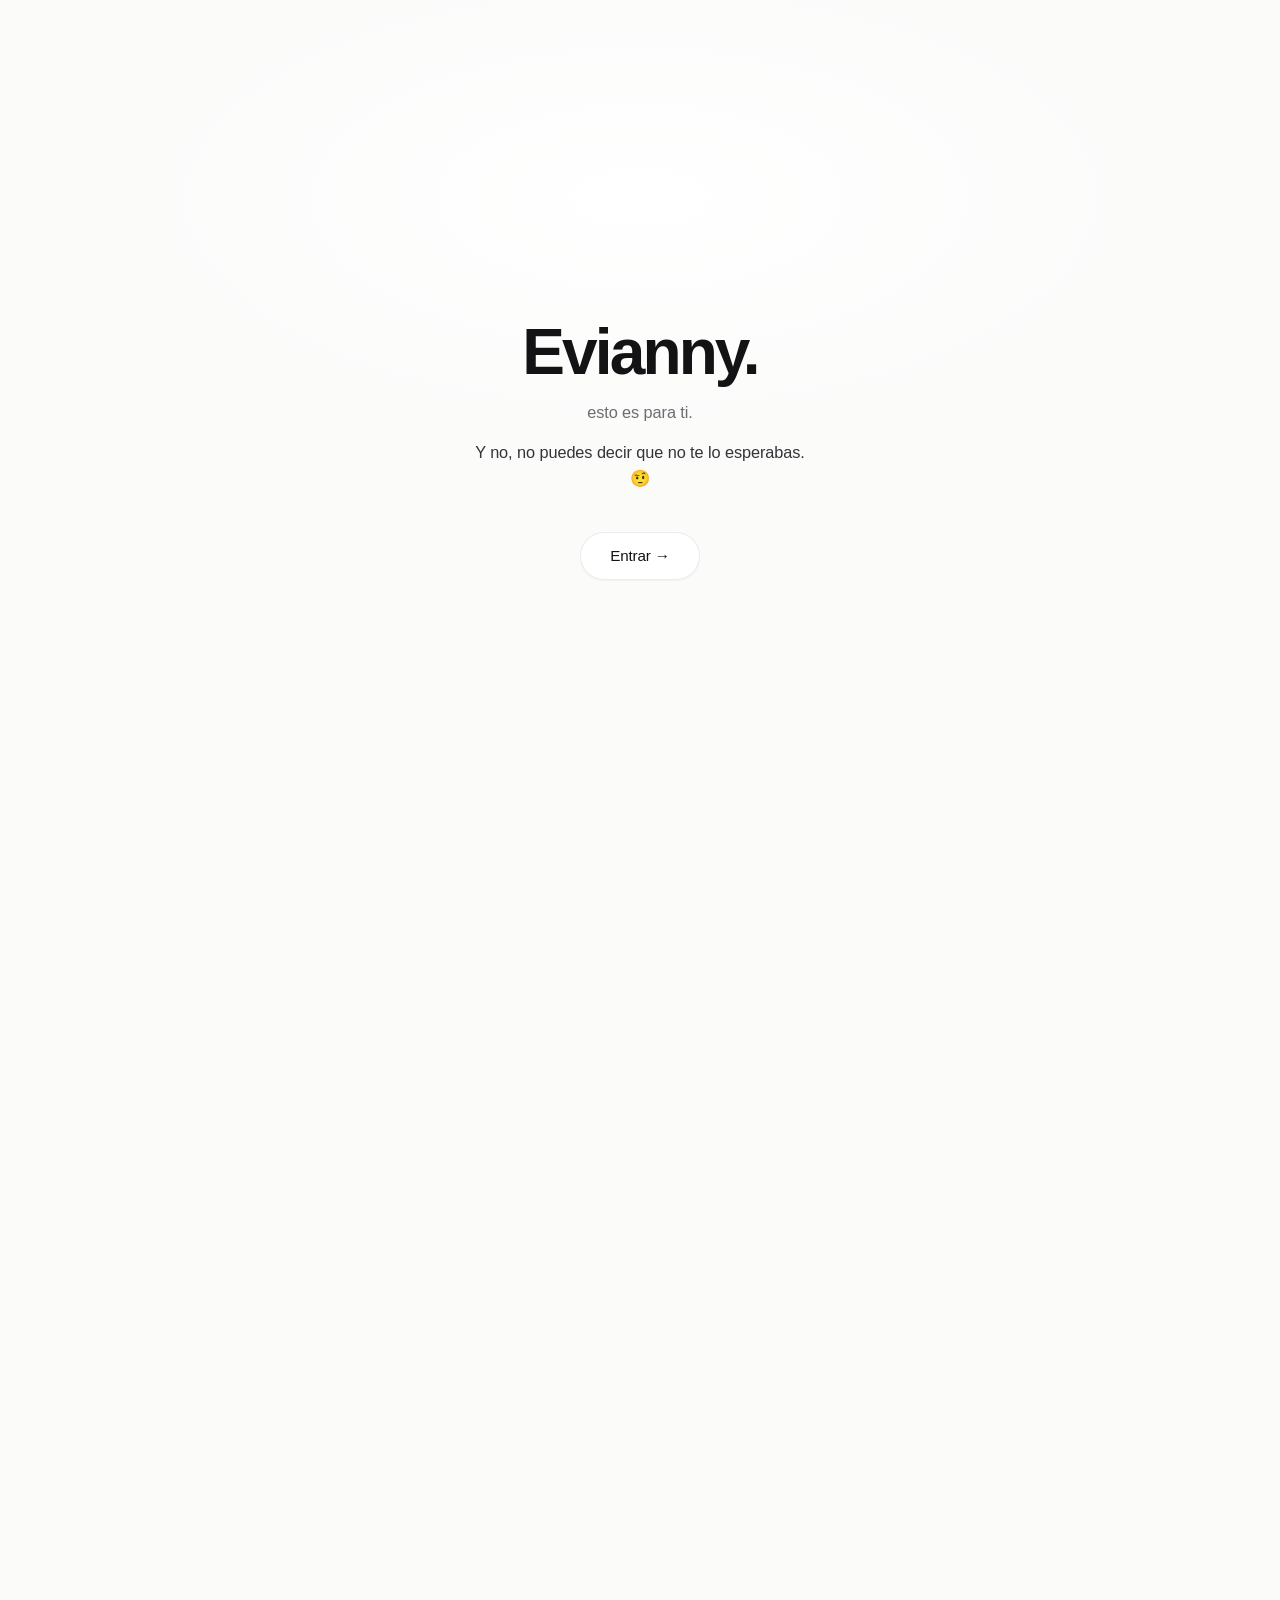
==== evianny/index.html @ 3ecc214e "Nueva experiencia: EVIANNY.EXE, un regalo digital para Evianny Ruta /evianny/. Primer directorio con" ====
<!DOCTYPE html>
<html lang="es">
<head>
<meta charset="UTF-8">
<meta name="viewport" content="width=device-width, initial-scale=1, viewport-fit=cover">
<meta name="theme-color" content="#FBFBFA">
<meta name="description" content="Un pequeño regalo digital para Evianny.">
<title>EVIANNY.EXE</title>
<link rel="stylesheet" href="estilos.css">
</head>
<body>

<div class="progreso" id="progreso" aria-hidden="true"></div>

<button class="musica" id="musica" type="button" aria-label="Reproducir música">
  ♪
  <span class="aviso">sin música aún</span>
</button>
<audio id="audio" src="cancion.mp3" loop preload="none"></audio>

<!-- ============ 01 · INTRO ============ -->
<section class="intro" id="intro">
  <h1 class="intro__nombre">Evianny.</h1>
  <p class="intro__linea intro__linea--1">esto es para ti.</p>
  <p class="intro__linea intro__linea--2">Y no, no puedes decir que no te lo esperabas. 🤨</p>
  <button class="btn" id="entrar" type="button">Entrar →</button>
</section>

<main class="cuerpo" id="cuerpo" aria-hidden="true">

  <!-- ============ 02 · MENSAJE INICIAL ============ -->
  <section class="seccion" id="s-apertura">
    <p class="eyebrow rev">Antes que nada…</p>
    <h2 class="titulo rev" id="tituloApertura" style="--i:1">
      Evi, hice esto porque a veces uno se acostumbra tanto a tener a ciertas personas cerca
      que se olvida de decirles cuánto las aprecia.
    </h2>
    <p class="cierre rev" style="--i:2">Y tú eres de esas personas.</p>
    <p class="rev" style="--i:3;margin-top:2.4rem">
      <button class="btn btn--fantasma" id="sigue" type="button">sigue ↓</button>
    </p>
  </section>

  <!-- ============ 03 · TÚ Y YO ============ -->
  <section class="seccion" id="s-tuyyo">
    <p class="eyebrow rev">01 · nosotros</p>
    <h2 class="titulo rev" style="--i:1">Tú y yo somos…</h2>
    <div class="nube" id="nube"></div>
    <p class="cierre rev">y, de alguna manera, funciona perfectamente.</p>
  </section>

  <!-- ============ 04 · COSAS QUE ME ENCANTAN ============ -->
  <section class="seccion" id="s-encantan">
    <p class="eyebrow rev">02 · tú</p>
    <h2 class="titulo rev" style="--i:1">Cosas que me encantan de ti.</h2>
    <p class="parrafo rev" style="--i:2">Toca cualquiera para ver por qué.</p>
    <div class="lista-tarjetas" id="encantan"></div>
  </section>

  <!-- ============ 05 · PRUEBAS ============ -->
  <section class="seccion" id="s-pruebas">
    <p class="eyebrow rev">03 · el expediente</p>
    <h2 class="titulo rev" style="--i:1">Pruebas de que esta amistad está fuera de control.</h2>
    <div class="linea-tiempo" id="hitos"></div>
    <p class="cierre rev">creo que ya no hay vuelta atrás.</p>
  </section>

  <!-- ============ 06 · EVIANNY.EXE ============ -->
  <section class="seccion" id="s-exe">
    <p class="eyebrow rev">04 · el sistema</p>
    <h2 class="titulo rev" style="--i:1">EVIANNY.EXE</h2>
    <p class="parrafo rev" style="--i:2">friendship system successfully installed.</p>

    <div class="exe" id="panelExe">
      <div class="exe__barra" aria-hidden="true">
        <span class="exe__punto"></span><span class="exe__punto"></span><span class="exe__punto"></span>
        <span class="exe__ruta">~/amistad/evianny.exe</span>
      </div>

      <div class="exe__panel">
        <div class="exe__estado">
          <span class="exe__clave">Status</span>
          <span class="exe__valor exe__valor--ok">ONLINE ✓</span>
        </div>
        <div class="exe__estado">
          <span class="exe__clave">Friendship level</span>
          <span class="exe__valor exe__valor--inf">∞</span>
        </div>

        <div id="medidores"></div>

        <div class="exe__consola">
          <div class="exe__salida" id="salidaExe" role="status" aria-live="polite"></div>
          <button class="btn" id="ejecutar" type="button">Ejecutar Evianny.exe</button>
        </div>
      </div>
    </div>
  </section>

  <!-- ============ 07 · KIT DE EMERGENCIA ============ -->
  <section class="seccion" id="s-kit">
    <p class="eyebrow rev">05 · emergencias</p>
    <h2 class="titulo rev" style="--i:1">Kit de emergencia para Evianny.</h2>
    <p class="parrafo rev" style="--i:2">abrir solamente cuando sea necesario.</p>
    <div class="kit" id="kit"></div>
  </section>

  <!-- ============ 08 · RECUERDOS ============ -->
  <section class="seccion" id="s-recuerdos">
    <p class="eyebrow rev">06 · lo pequeño</p>
    <h2 class="titulo rev" style="--i:1">Pequeñas cosas que terminan significando mucho.</h2>
    <div class="capsulas" id="recuerdos"></div>
  </section>

  <!-- ============ 09 · SECCIÓN OSCURA ============ -->
  <div class="oscura">
    <section class="seccion" id="s-especial">
      <p class="oscura__nombre rev">Evi…</p>
      <p class="rev" style="--i:1">Una última cosa.</p>
      <p class="rev" style="--i:3">No importa cuánto cambien nuestras vidas…</p>
      <p class="rev" style="--i:5">ni cuántas cosas pasen…</p>
      <p class="rev" style="--i:7">espero que siempre exista un lugar donde podamos volver a hablar
        como si no hubiera pasado el tiempo.</p>
      <p class="remate rev" style="--i:9">Porque amistades así no aparecen todos los días.</p>
    </section>
  </div>

  <!-- ============ 10 · MENSAJE FINAL ============ -->
  <section class="seccion seccion--holgada" id="s-final">
    <p class="eyebrow rev">07 · lo que te quería decir</p>
    <p class="parrafo rev" style="--i:1">Evi, no sé exactamente en qué momento te convertiste en una
      persona tan importante para mí, pero me alegra muchísimo que haya pasado.</p>
    <p class="parrafo rev" style="--i:2">Gracias por cada conversación, cada risa, cada consejo, cada
      estupidez y también por confiarme tantas cosas.</p>
    <p class="parrafo rev" style="--i:3">Me gusta saber que podemos hablar de cualquier tema, pasar de
      una conversación seria a estar riéndonos como dos idiotas en cuestión de segundos.</p>
    <p class="parrafo rev" style="--i:4">Espero que nuestra amistad siga creciendo, que sigamos haciendo
      recuerdos y que, sin importar cuánto cambien nuestras vidas, siempre podamos encontrarnos en ese
      mismo lugar donde podemos hablar de cualquier cosa.</p>

    <p class="final__grande rev" style="--i:5">Te quiero muchísimo, mi Evi. 🩶</p>

    <div class="final__beats">
      <p class="rev" style="--i:7">Y sí…</p>
      <p class="rev" style="--i:8">tienes suerte de tenerme.</p>
      <p class="rev" style="--i:9">no acepto reclamos. 🤣</p>
    </div>
  </section>

  <!-- ============ 11 · GUARDAR ============ -->
  <section class="seccion guardar" id="s-guardar">
    <button class="btn rev" id="guardar" type="button">Guardar esta amistad →</button>
  </section>

</main>

<!-- ============ TARJETA FINAL ============ -->
<div class="escena-tarjeta" id="escenaTarjeta" aria-hidden="true">
  <div class="tarjeta-final" role="dialog" aria-label="Tarjeta de amistad">
    <p class="tarjeta-final__marca">EVIANNY.EXE</p>
    <div class="tarjeta-final__regla"></div>
    <p class="tarjeta-final__clave">Friendship status</p>
    <p class="tarjeta-final__valor">∞ ACTIVE</p>
    <p class="tarjeta-final__frase">“Some people just become home.”</p>
    <p class="tarjeta-final__firma">— Tommy</p>
    <button class="btn btn--tenue" id="reiniciar" type="button">Volver a empezar</button>
  </div>
</div>

<script src="guion.js"></script>
</body>
</html>
---- evianny/estilos.css ----
/* ============================================================
   EVIANNY.EXE — sistema visual
   Blanco cálido, gris muy claro, negro suave, carbón y un azul
   frío como único acento. Mucho aire, esquinas suaves.
   ============================================================ */

:root{
  /* En iPhone esto resuelve a SF Pro; Inter si el sistema la tiene */
  --sans:-apple-system, BlinkMacSystemFont, "SF Pro Display", "SF Pro Text",
         Inter, "Geist", "Segoe UI", Roboto, Helvetica, Arial, sans-serif;
  --mono:ui-monospace, SFMono-Regular, "SF Mono", Menlo, Consolas, monospace;

  --blanco:#FBFBFA;
  --nieve:#FFFFFF;
  --gris-1:#F3F3F2;
  --gris-2:#E8E8E6;
  --negro:#131315;
  --carbon:#33333A;
  --texto:#6C6C73;
  --tenue:#9A9AA1;
  --acento:#6D8CA8;
  --acento-suave:#EDF2F6;
  --linea:rgba(19,19,21,.08);
  --linea-fuerte:rgba(19,19,21,.14);

  --col:34rem;
  --ease:cubic-bezier(.22,.68,.24,1);
  --resorte:cubic-bezier(.16,1.1,.3,1);

  --sombra-1:0 1px 2px rgba(19,19,21,.04);
  --sombra-2:0 1px 2px rgba(19,19,21,.04), 0 18px 40px -28px rgba(19,19,21,.35);
  --sombra-3:0 1px 2px rgba(19,19,21,.05), 0 30px 60px -32px rgba(19,19,21,.42);
}

*{margin:0;padding:0;box-sizing:border-box}
html{-webkit-text-size-adjust:100%;overflow-x:hidden;scroll-behavior:smooth}

body{
  background:var(--blanco);
  color:var(--negro);
  font-family:var(--sans);
  font-size:17px;
  line-height:1.6;
  letter-spacing:-.005em;
  -webkit-font-smoothing:antialiased;
  overflow-x:hidden;
}
body.bloqueado{overflow:hidden}

/* --------------------------- utilidades --------------------------- */

.seccion{
  position:relative;
  max-width:var(--col);
  margin:0 auto;
  padding:clamp(4.5rem,14vw,7rem) 1.5rem;
}
.seccion--holgada{padding-block:clamp(6rem,19vw,9rem)}

.eyebrow{
  font-size:.66rem;font-weight:600;
  letter-spacing:.26em;text-transform:uppercase;text-indent:.26em;
  color:var(--tenue);
  margin-bottom:1.4rem;
}
h2.titulo{
  font-size:clamp(1.55rem,6.4vw,2.05rem);
  font-weight:600;line-height:1.22;letter-spacing:-.028em;
  margin-bottom:1.1rem;
}
.parrafo{color:var(--texto);font-size:1.02rem;line-height:1.72}
.parrafo + .parrafo{margin-top:1.05rem}
.cierre{
  margin-top:2.2rem;font-size:1.02rem;color:var(--carbon);
  font-weight:500;letter-spacing:-.012em;
}

/* entrada por elemento, escalonada con --i */
.rev{
  opacity:0;transform:translate3d(0,18px,0);
  transition:opacity .85s var(--ease), transform .85s var(--ease);
  transition-delay:calc(var(--i,0) * 85ms);
}
.rev.on{opacity:1;transform:none}

/* --------------------------- botones --------------------------- */

.btn{
  display:inline-flex;align-items:center;justify-content:center;gap:.5em;
  min-height:48px;padding:.85rem 1.85rem;
  font-family:var(--sans);font-size:.95rem;font-weight:500;
  letter-spacing:-.01em;color:var(--negro);
  background:var(--nieve);
  border:1px solid var(--linea);border-radius:999px;
  cursor:pointer;-webkit-tap-highlight-color:transparent;
  box-shadow:var(--sombra-2);
  transition:transform .4s var(--resorte), box-shadow .4s var(--ease), background .3s var(--ease);
}
.btn:hover{box-shadow:var(--sombra-3);transform:translateY(-1px)}
.btn:active{transform:scale(.966)}
.btn:focus-visible{outline:2px solid var(--acento);outline-offset:3px}

.btn--fantasma{
  background:transparent;box-shadow:none;border-color:var(--linea-fuerte);
  color:var(--carbon);
}
.btn--fantasma:hover{background:var(--nieve);box-shadow:var(--sombra-1)}

.btn--tenue{
  background:none;border:0;box-shadow:none;
  min-height:44px;padding:.6rem 1rem;
  font-size:.7rem;font-weight:600;letter-spacing:.2em;
  text-transform:uppercase;text-indent:.2em;color:var(--tenue);
}
.btn--tenue:hover{color:var(--negro);transform:none;box-shadow:none}

/* --------------------------- barra de progreso --------------------------- */

.progreso{
  position:fixed;top:0;left:0;right:0;height:2px;z-index:40;
  background:var(--acento);
  transform:scaleX(0);transform-origin:0 50%;
  opacity:0;transition:opacity .5s var(--ease);
}
.entrado .progreso{opacity:.75}

/* --------------------------- música --------------------------- */

.musica{
  position:fixed;z-index:35;
  right:max(1.1rem, env(safe-area-inset-right));
  bottom:calc(1.1rem + env(safe-area-inset-bottom));
  width:46px;height:46px;border-radius:50%;
  display:grid;place-items:center;
  font-size:1rem;color:var(--carbon);
  background:rgba(255,255,255,.72);
  -webkit-backdrop-filter:blur(14px) saturate(1.5);
  backdrop-filter:blur(14px) saturate(1.5);
  border:1px solid var(--linea);box-shadow:var(--sombra-2);
  cursor:pointer;-webkit-tap-highlight-color:transparent;
  opacity:0;pointer-events:none;
  transition:opacity .6s var(--ease), transform .4s var(--resorte), color .3s var(--ease);
}
.entrado .musica{opacity:1;pointer-events:auto}
.musica:active{transform:scale(.92)}
.musica:focus-visible{outline:2px solid var(--acento);outline-offset:3px}
.musica.sonando{color:var(--acento)}
.musica.muda{opacity:.4}
.musica .aviso{
  position:absolute;right:0;bottom:calc(100% + .5rem);
  white-space:nowrap;font-size:.62rem;letter-spacing:.12em;text-transform:uppercase;
  color:var(--tenue);background:rgba(255,255,255,.9);
  border:1px solid var(--linea);border-radius:8px;padding:.35rem .55rem;
  opacity:0;transform:translateY(4px);pointer-events:none;
  transition:opacity .4s var(--ease), transform .4s var(--ease);
}
.musica.muda .aviso{opacity:1;transform:none}

/* --------------------------- 01 intro --------------------------- */

.intro{
  position:fixed;inset:0;z-index:50;
  display:flex;flex-direction:column;align-items:center;justify-content:center;
  gap:.9rem;text-align:center;
  padding:calc(env(safe-area-inset-top) + 2rem) 1.75rem calc(env(safe-area-inset-bottom) + 2rem);
  background:
    radial-gradient(62% 40% at 50% 22%, #FFFFFF 0%, rgba(255,255,255,0) 72%),
    var(--blanco);
  transition:opacity .9s var(--ease), transform .9s var(--ease);
}
.intro.fuera{opacity:0;transform:scale(1.03);pointer-events:none}

.intro__nombre{
  font-size:clamp(2.6rem,11vw,4rem);
  font-weight:600;letter-spacing:-.045em;line-height:1;
  opacity:0;filter:blur(10px);
  animation:enfocar 1.5s var(--ease) .25s forwards;
}
@keyframes enfocar{
  from{opacity:0;filter:blur(10px);transform:translate3d(0,10px,0)}
  to{opacity:1;filter:blur(0);transform:none}
}
.intro__linea{
  color:var(--texto);font-size:1.02rem;max-width:22rem;
  opacity:0;animation:asomar 1.1s var(--ease) forwards;
}
.intro__linea--1{animation-delay:1.25s}
.intro__linea--2{animation-delay:2.25s;color:var(--carbon)}
.intro .btn{margin-top:1.6rem;opacity:0;animation:asomar 1s var(--ease) 3.15s forwards}

@keyframes asomar{
  from{opacity:0;transform:translate3d(0,12px,0)}
  to{opacity:1;transform:none}
}

/* --------------------------- cuerpo --------------------------- */

.cuerpo{opacity:0;transition:opacity 1s var(--ease)}
.cuerpo.visible{opacity:1}

/* --------------------------- 03 tú y yo --------------------------- */

.nube{display:flex;flex-wrap:wrap;gap:.6rem;margin-top:1.9rem}
.pildora{
  padding:.62rem 1.05rem;
  background:var(--nieve);border:1px solid var(--linea);border-radius:14px;
  font-size:.97rem;font-weight:450;letter-spacing:-.012em;
  box-shadow:var(--sombra-1);
  transform-origin:50% 100%;
}
.pildora.rev{transform:translate3d(0,16px,0) rotate(var(--giro,0deg)) scale(.96)}
.pildora.rev.on{transform:rotate(var(--giro,0deg))}
.pildora--fuerte{background:var(--negro);color:var(--nieve);border-color:var(--negro)}
.pildora--acento{background:var(--acento-suave);border-color:#DCE6EE;color:#3E5A73}

/* --------------------------- 04 cosas que me encantan --------------------------- */

.lista-tarjetas{display:grid;gap:.7rem;margin-top:1.9rem}
.tarjeta{
  background:var(--nieve);border:1px solid var(--linea);border-radius:18px;
  box-shadow:var(--sombra-1);overflow:hidden;
  transition:box-shadow .45s var(--ease), transform .45s var(--ease), border-color .45s var(--ease);
}
.tarjeta:hover{box-shadow:var(--sombra-2)}
.tarjeta.abierta{box-shadow:var(--sombra-2);border-color:var(--linea-fuerte)}
.tarjeta__btn{
  width:100%;min-height:60px;
  display:flex;align-items:center;gap:1rem;
  padding:1.15rem 1.25rem;
  background:none;border:0;cursor:pointer;text-align:left;
  font-family:var(--sans);font-size:1.01rem;font-weight:500;
  letter-spacing:-.015em;color:var(--negro);
  -webkit-tap-highlight-color:transparent;
}
.tarjeta__btn:focus-visible{outline:2px solid var(--acento);outline-offset:-3px;border-radius:18px}
.tarjeta__txt{flex:1}
.tarjeta__mas{
  flex:none;width:22px;height:22px;position:relative;color:var(--tenue);
  transition:transform .5s var(--resorte), color .4s var(--ease);
}
.tarjeta__mas::before,.tarjeta__mas::after{
  content:"";position:absolute;inset:50% 3px auto 3px;height:1.5px;
  background:currentColor;border-radius:2px;transform:translateY(-50%);
}
.tarjeta__mas::after{transform:translateY(-50%) rotate(90deg);transition:transform .5s var(--resorte)}
.tarjeta.abierta .tarjeta__mas{color:var(--acento);transform:rotate(90deg)}
.tarjeta.abierta .tarjeta__mas::after{transform:translateY(-50%) rotate(0deg)}

.tarjeta__cuerpo{
  max-height:0;overflow:hidden;
  transition:max-height .55s var(--ease);
}
.tarjeta__interior{
  padding:0 1.25rem 1.3rem;
  color:var(--texto);font-size:.96rem;line-height:1.68;
  opacity:0;transform:translate3d(0,-6px,0);
  transition:opacity .45s var(--ease) .08s, transform .45s var(--ease) .08s;
}
.tarjeta.abierta .tarjeta__interior{opacity:1;transform:none}

/* --------------------------- 05 timeline --------------------------- */

.linea-tiempo{position:relative;margin-top:2.2rem;padding-left:2.5rem}
.linea-tiempo::before{
  content:"";position:absolute;left:7px;top:6px;bottom:6px;width:1px;
  background:linear-gradient(var(--gris-2), var(--linea-fuerte), var(--gris-2));
  transform:scaleY(0);transform-origin:50% 0;
  transition:transform 1.6s var(--ease) .2s;
}
.linea-tiempo.on::before{transform:scaleY(1)}
.hito{position:relative;padding-bottom:1.8rem}
.hito:last-child{padding-bottom:0}
.hito::before{
  content:"";position:absolute;left:-2.5rem;top:.62rem;
  width:15px;height:15px;border-radius:50%;
  background:var(--nieve);border:1.5px solid var(--gris-2);
  transform:scale(.4);opacity:0;
  transition:transform .6s var(--resorte), opacity .5s var(--ease), border-color .5s var(--ease);
  transition-delay:calc(var(--i,0) * 130ms + 250ms);
}
.hito.on::before{transform:scale(1);opacity:1;border-color:var(--acento)}
.hito__num{
  font-family:var(--mono);font-size:.68rem;font-weight:500;
  letter-spacing:.14em;color:var(--tenue);display:block;margin-bottom:.15rem;
}
.hito__txt{font-size:1rem;line-height:1.6;color:var(--carbon)}
.hito.rev{transition-delay:calc(var(--i,0) * 130ms)}

/* --------------------------- 06 evianny.exe --------------------------- */

.exe{
  margin-top:1.9rem;
  background:var(--nieve);border:1px solid var(--linea);border-radius:20px;
  box-shadow:var(--sombra-2);overflow:hidden;
}
.exe__barra{
  display:flex;align-items:center;gap:.45rem;
  padding:.85rem 1.1rem;border-bottom:1px solid var(--linea);
  background:var(--gris-1);
}
.exe__punto{width:9px;height:9px;border-radius:50%;background:var(--gris-2)}
.exe__punto:nth-child(2){background:#E2E2DF}
.exe__punto:nth-child(3){background:#DCDCD9}
.exe__ruta{
  margin-left:.5rem;font-family:var(--mono);font-size:.68rem;
  letter-spacing:.06em;color:var(--tenue);
}
.exe__panel{padding:1.5rem 1.25rem 1.35rem}

.exe__estado{
  display:flex;align-items:baseline;justify-content:space-between;gap:1rem;
  padding-bottom:1.1rem;margin-bottom:1.2rem;border-bottom:1px solid var(--linea);
}
.exe__clave{font-family:var(--mono);font-size:.7rem;letter-spacing:.12em;text-transform:uppercase;color:var(--tenue)}
.exe__valor{font-family:var(--mono);font-size:.88rem;font-weight:500;color:var(--negro)}
.exe__valor--ok{color:#4E7A5C}
.exe__valor--inf{font-size:1.15rem;line-height:1}

.medidor + .medidor{margin-top:.95rem}
.medidor__fila{display:flex;justify-content:space-between;align-items:baseline;margin-bottom:.42rem}
.medidor__nom{font-size:.9rem;color:var(--carbon);letter-spacing:-.01em}
.medidor__pct{font-family:var(--mono);font-size:.68rem;color:var(--tenue)}
.medidor__riel{height:6px;border-radius:99px;background:var(--gris-1);overflow:hidden}
.medidor__relleno{
  height:100%;border-radius:99px;background:var(--carbon);
  transform:scaleX(0);transform-origin:0 50%;
  transition:transform 1.15s var(--ease);
  transition-delay:calc(var(--i,0) * 110ms + 200ms);
}
.medidor__relleno--tope{background:var(--acento)}
.exe.on .medidor__relleno{transform:scaleX(var(--v))}

.exe__consola{
  margin-top:1.5rem;padding-top:1.2rem;border-top:1px solid var(--linea);
}
.exe__salida{
  font-family:var(--mono);font-size:.78rem;line-height:1.85;color:var(--carbon);
  min-height:3.2rem;margin-bottom:1.1rem;
  word-break:break-word;
}
.exe__salida p{opacity:0;animation:asomar .5s var(--ease) forwards}
.exe__salida .prompt{color:var(--tenue)}
.exe__salida .cursor{
  display:inline-block;width:7px;height:1em;vertical-align:-.14em;
  background:var(--acento);margin-left:.2em;
  animation:parpadeo 1.15s steps(1) infinite;
}
@keyframes parpadeo{0%,49%{opacity:1}50%,100%{opacity:0}}
.exe .btn{width:100%}

/* --------------------------- 07 kit de emergencia --------------------------- */

.kit{display:grid;gap:.7rem;margin-top:1.9rem}
.kit__item{
  background:var(--nieve);border:1px solid var(--linea);border-radius:18px;
  box-shadow:var(--sombra-1);overflow:hidden;
  transition:box-shadow .45s var(--ease), border-color .45s var(--ease);
}
.kit__item.abierta{box-shadow:var(--sombra-2);border-color:var(--linea-fuerte)}
.kit__btn{
  width:100%;min-height:64px;
  display:flex;align-items:center;gap:.9rem;
  padding:1.25rem;background:none;border:0;cursor:pointer;text-align:left;
  font-family:var(--sans);font-size:1.02rem;font-weight:500;letter-spacing:-.015em;
  color:var(--negro);-webkit-tap-highlight-color:transparent;
}
.kit__btn:focus-visible{outline:2px solid var(--acento);outline-offset:-3px;border-radius:18px}
.kit__ico{
  flex:none;width:32px;height:32px;border-radius:10px;
  display:grid;place-items:center;
  background:var(--gris-1);color:var(--tenue);
  font-family:var(--mono);font-size:.72rem;font-weight:600;
  transition:background .45s var(--ease), color .45s var(--ease);
}
.kit__item.abierta .kit__ico{background:var(--acento-suave);color:var(--acento)}
.kit__txt{flex:1}
.kit__cuerpo{max-height:0;overflow:hidden;transition:max-height .6s var(--ease)}
.kit__interior{padding:0 1.25rem 1.4rem}
.kit__interior p{
  color:var(--texto);font-size:.98rem;line-height:1.66;
  opacity:0;transform:translate3d(0,8px,0);
  transition:opacity .5s var(--ease), transform .5s var(--ease);
}
.kit__interior p + p{margin-top:.5rem}
.kit__item.abierta .kit__interior p{opacity:1;transform:none}
.kit__item.abierta .kit__interior p:nth-child(1){transition-delay:.1s}
.kit__item.abierta .kit__interior p:nth-child(2){transition-delay:.22s}
.kit__item.abierta .kit__interior p:nth-child(3){transition-delay:.34s}
.kit__item.abierta .kit__interior p:nth-child(4){transition-delay:.46s}
.kit__interior p:first-child{color:var(--negro);font-weight:500}

/* --------------------------- 08 recuerdos --------------------------- */

.capsulas{display:grid;gap:.6rem;margin-top:1.9rem}
@media (min-width:32rem){.capsulas{grid-template-columns:1fr 1fr}}
.capsula{
  padding:1rem 1.15rem;border-radius:15px;
  background:var(--nieve);border:1px solid var(--linea);
  font-size:.95rem;line-height:1.5;color:var(--carbon);letter-spacing:-.012em;
  box-shadow:var(--sombra-1);
}
.capsula--ultima{
  background:var(--negro);color:var(--nieve);border-color:var(--negro);
  font-weight:500;
}

/* --------------------------- 09 sección oscura --------------------------- */

.oscura{
  background:var(--negro);color:#EDEDEF;
  border-radius:26px;
  margin:0 auto;max-width:calc(var(--col) + 3rem);
}
.oscura .seccion{padding-block:clamp(5.5rem,18vw,8rem)}
.oscura__nombre{
  font-size:clamp(1.7rem,7vw,2.2rem);font-weight:600;
  letter-spacing:-.03em;margin-bottom:2.4rem;
}
.oscura p{
  color:#A6A6AE;font-size:1.05rem;line-height:1.72;
}
.oscura p + p{margin-top:1.15rem}
.oscura .remate{
  margin-top:2.4rem;color:#FFFFFF;font-size:1.12rem;
  font-weight:500;letter-spacing:-.018em;line-height:1.5;
}

/* --------------------------- 10 mensaje final --------------------------- */

.final__grande{
  margin-top:2.8rem;
  font-size:clamp(1.5rem,6.6vw,2.05rem);
  font-weight:600;letter-spacing:-.03em;line-height:1.28;
}
.final__beats{margin-top:2.6rem}
.final__beats p{
  font-size:1.05rem;color:var(--carbon);letter-spacing:-.015em;
}
.final__beats p + p{margin-top:.45rem}
.final__beats p:last-child{color:var(--tenue)}

/* --------------------------- 11 tarjeta final --------------------------- */

.guardar{text-align:center;padding-bottom:calc(6rem + env(safe-area-inset-bottom))}

.escena-tarjeta{
  position:fixed;inset:0;z-index:60;
  display:flex;align-items:center;justify-content:center;
  padding:calc(env(safe-area-inset-top) + 1.5rem) 1.5rem calc(env(safe-area-inset-bottom) + 1.5rem);
  background:
    radial-gradient(70% 46% at 50% 30%, #FFFFFF 0%, rgba(255,255,255,0) 70%),
    var(--blanco);
  opacity:0;pointer-events:none;
  transition:opacity .75s var(--ease);
}
.escena-tarjeta.abierta{opacity:1;pointer-events:auto}

.mota{
  position:absolute;width:3px;height:3px;border-radius:50%;
  background:var(--acento);opacity:0;
  animation:flotar var(--dur) ease-out var(--ret) infinite;
}
@keyframes flotar{
  0%{opacity:0;transform:translate3d(0,0,0) scale(.4)}
  16%{opacity:.5}
  75%{opacity:.2}
  100%{opacity:0;transform:translate3d(var(--sx),-170px,0) scale(.15)}
}

.tarjeta-final{
  position:relative;z-index:2;
  width:100%;max-width:21rem;
  padding:2.6rem 1.9rem 2.2rem;
  text-align:center;border-radius:24px;
  background:rgba(255,255,255,.76);
  -webkit-backdrop-filter:blur(20px) saturate(1.6);
  backdrop-filter:blur(20px) saturate(1.6);
  border:1px solid var(--linea);
  box-shadow:var(--sombra-3);
  transform:scale(.94) translateY(14px);filter:blur(8px);
  transition:transform .95s var(--resorte) .12s, filter .8s var(--ease) .12s;
}
.escena-tarjeta.abierta .tarjeta-final{transform:none;filter:blur(0)}

.tarjeta-final__marca{
  font-family:var(--mono);font-size:.9rem;font-weight:600;
  letter-spacing:.16em;color:var(--negro);
}
.tarjeta-final__regla{height:1px;background:var(--linea);margin:1.5rem 0}
.tarjeta-final__clave{
  font-family:var(--mono);font-size:.62rem;letter-spacing:.24em;
  text-transform:uppercase;color:var(--tenue);
}
.tarjeta-final__valor{
  margin-top:.5rem;font-family:var(--mono);font-size:1.32rem;
  font-weight:500;color:var(--acento);letter-spacing:.06em;
}
.tarjeta-final__frase{
  margin-top:1.8rem;font-size:1.02rem;line-height:1.55;
  color:var(--carbon);letter-spacing:-.015em;
}
.tarjeta-final__firma{
  margin-top:1rem;font-size:.85rem;color:var(--tenue);letter-spacing:.02em;
}
.escena-tarjeta .btn--tenue{margin-top:2rem}

/* --------------------------- movimiento reducido --------------------------- */

@media (prefers-reduced-motion: reduce){
  html{scroll-behavior:auto}
  *,*::before,*::after{
    animation-duration:.01ms !important;animation-iteration-count:1 !important;
    animation-delay:0s !important;
    transition-duration:.01ms !important;transition-delay:0s !important;
  }
  .rev{opacity:1;transform:none}
  .intro__nombre,.intro__linea,.intro .btn{opacity:1;filter:none;transform:none}
  .linea-tiempo::before{transform:scaleY(1)}
  .hito::before{transform:scale(1);opacity:1}
  .exe .medidor__relleno{transform:scaleX(var(--v))}
  .tarjeta-final{filter:none}
  .mota{display:none}
}
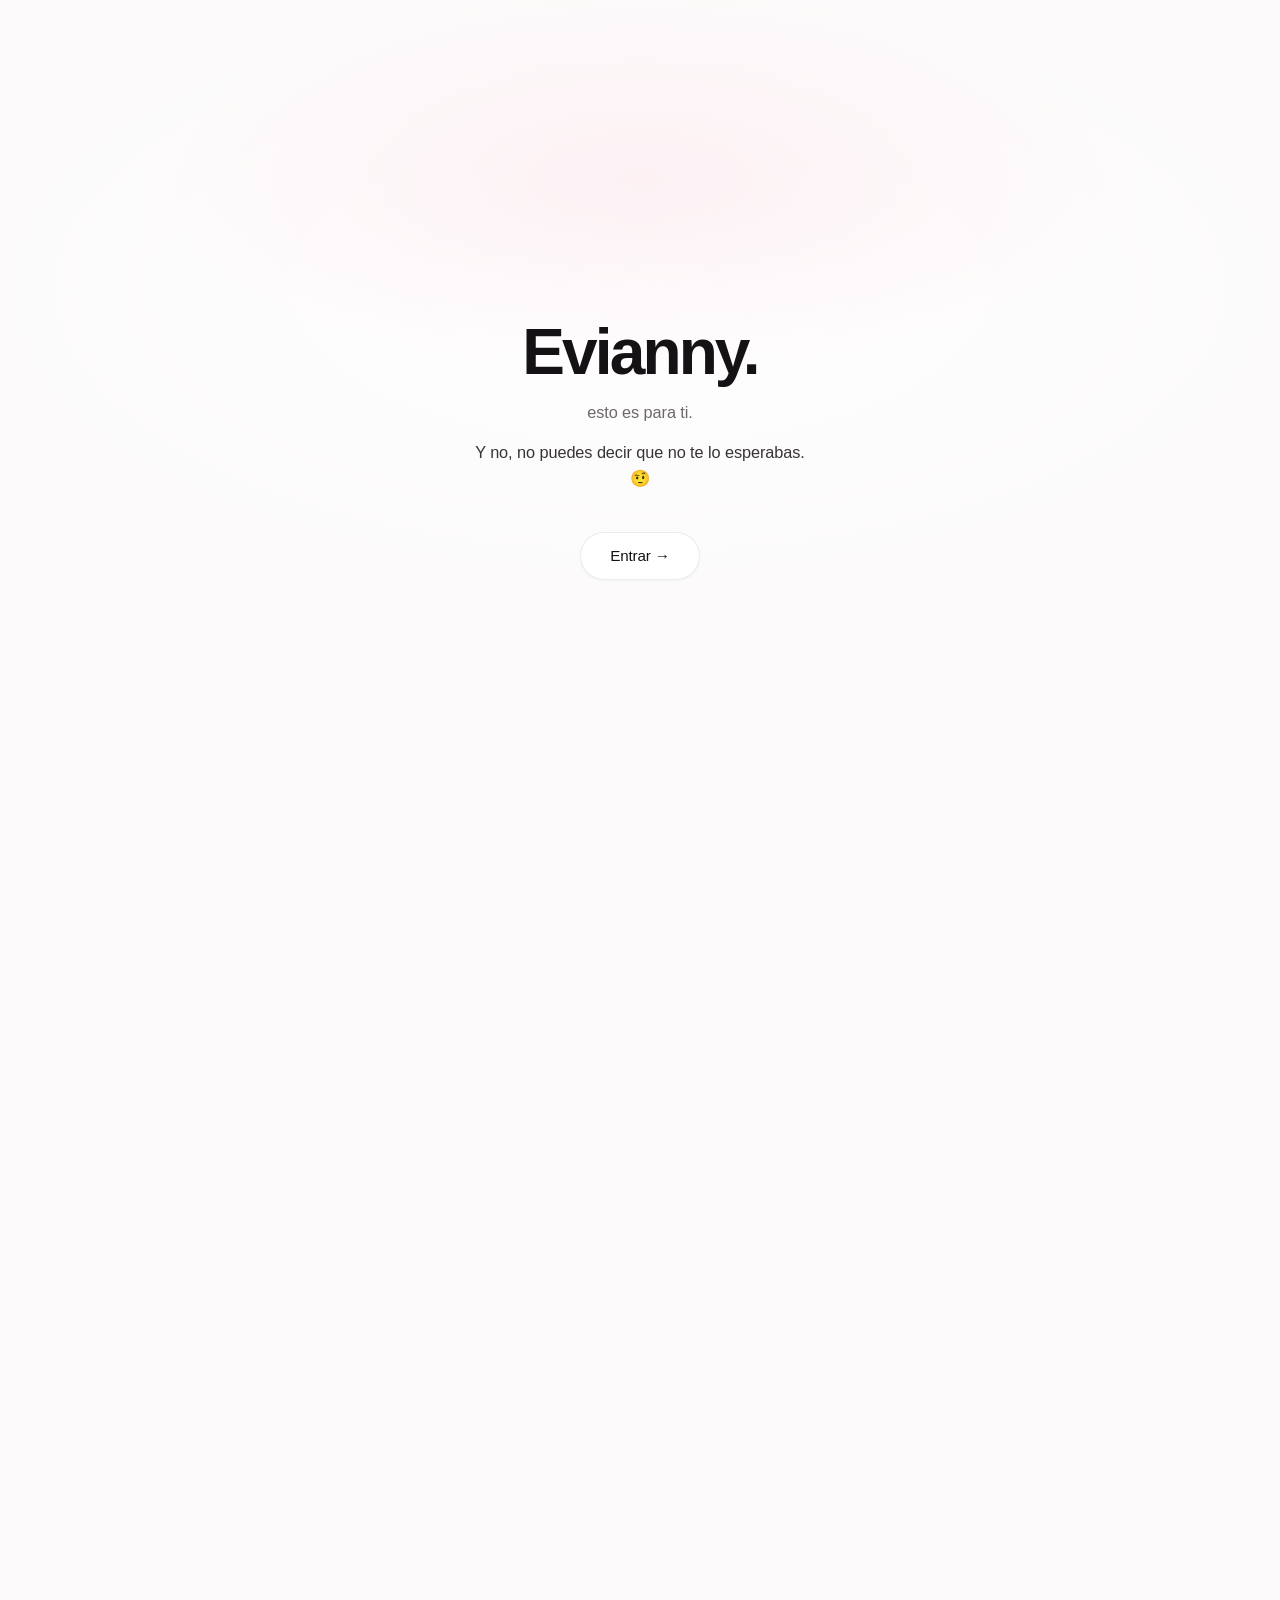
==== commit af7e6cac: "Evianny: todo en espanol, mas corta, acento rosa y sin musica - Traducidos los rotulos que quedaban " ====
--- a/evianny/index.html
+++ b/evianny/index.html
@@ -11,12 +11,6 @@
 <body>
 
 <div class="progreso" id="progreso" aria-hidden="true"></div>
-
-<button class="musica" id="musica" type="button" aria-label="Reproducir música">
-  ♪
-  <span class="aviso">sin música aún</span>
-</button>
-<audio id="audio" src="cancion.mp3" loop preload="none"></audio>
 
 <!-- ============ 01 · INTRO ============ -->
 <section class="intro" id="intro">
@@ -69,7 +63,7 @@
   <section class="seccion" id="s-exe">
     <p class="eyebrow rev">04 · el sistema</p>
     <h2 class="titulo rev" style="--i:1">EVIANNY.EXE</h2>
-    <p class="parrafo rev" style="--i:2">friendship system successfully installed.</p>
+    <p class="parrafo rev" style="--i:2">sistema de amistad instalado correctamente.</p>
 
     <div class="exe" id="panelExe">
       <div class="exe__barra" aria-hidden="true">
@@ -79,11 +73,11 @@
 
       <div class="exe__panel">
         <div class="exe__estado">
-          <span class="exe__clave">Status</span>
-          <span class="exe__valor exe__valor--ok">ONLINE ✓</span>
+          <span class="exe__clave">Estado</span>
+          <span class="exe__valor exe__valor--ok">EN LÍNEA ✓</span>
         </div>
         <div class="exe__estado">
-          <span class="exe__clave">Friendship level</span>
+          <span class="exe__clave">Nivel de amistad</span>
           <span class="exe__valor exe__valor--inf">∞</span>
         </div>
 
@@ -117,33 +111,29 @@
     <section class="seccion" id="s-especial">
       <p class="oscura__nombre rev">Evi…</p>
       <p class="rev" style="--i:1">Una última cosa.</p>
-      <p class="rev" style="--i:3">No importa cuánto cambien nuestras vidas…</p>
-      <p class="rev" style="--i:5">ni cuántas cosas pasen…</p>
-      <p class="rev" style="--i:7">espero que siempre exista un lugar donde podamos volver a hablar
+      <p class="rev" style="--i:3">Pase lo que pase y cambie lo que cambie…</p>
+      <p class="rev" style="--i:5">espero que siempre haya un lugar donde podamos hablar
         como si no hubiera pasado el tiempo.</p>
-      <p class="remate rev" style="--i:9">Porque amistades así no aparecen todos los días.</p>
+      <p class="remate rev" style="--i:7">Porque amistades así no aparecen todos los días.</p>
     </section>
   </div>
 
   <!-- ============ 10 · MENSAJE FINAL ============ -->
   <section class="seccion seccion--holgada" id="s-final">
     <p class="eyebrow rev">07 · lo que te quería decir</p>
-    <p class="parrafo rev" style="--i:1">Evi, no sé exactamente en qué momento te convertiste en una
-      persona tan importante para mí, pero me alegra muchísimo que haya pasado.</p>
-    <p class="parrafo rev" style="--i:2">Gracias por cada conversación, cada risa, cada consejo, cada
-      estupidez y también por confiarme tantas cosas.</p>
-    <p class="parrafo rev" style="--i:3">Me gusta saber que podemos hablar de cualquier tema, pasar de
-      una conversación seria a estar riéndonos como dos idiotas en cuestión de segundos.</p>
-    <p class="parrafo rev" style="--i:4">Espero que nuestra amistad siga creciendo, que sigamos haciendo
-      recuerdos y que, sin importar cuánto cambien nuestras vidas, siempre podamos encontrarnos en ese
-      mismo lugar donde podemos hablar de cualquier cosa.</p>
+    <p class="parrafo rev" style="--i:1">Evi, no sé en qué momento te volviste una persona tan
+      importante para mí, pero me alegra muchísimo que haya pasado.</p>
+    <p class="parrafo rev" style="--i:2">Gracias por cada conversación, cada risa, cada consejo y cada
+      estupidez. Y por confiarme tantas cosas.</p>
+    <p class="parrafo rev" style="--i:3">Espero que sigamos así: hablando de lo que sea y pasando de lo
+      serio a la risa en segundos.</p>
 
-    <p class="final__grande rev" style="--i:5">Te quiero muchísimo, mi Evi. 🩶</p>
+    <p class="final__grande rev" style="--i:4">Te quiero muchísimo, mi Evi. 🩶</p>
 
     <div class="final__beats">
-      <p class="rev" style="--i:7">Y sí…</p>
-      <p class="rev" style="--i:8">tienes suerte de tenerme.</p>
-      <p class="rev" style="--i:9">no acepto reclamos. 🤣</p>
+      <p class="rev" style="--i:6">Y sí…</p>
+      <p class="rev" style="--i:7">tienes suerte de tenerme.</p>
+      <p class="rev" style="--i:8">no acepto reclamos. 🤣</p>
     </div>
   </section>
 
@@ -159,9 +149,9 @@
   <div class="tarjeta-final" role="dialog" aria-label="Tarjeta de amistad">
     <p class="tarjeta-final__marca">EVIANNY.EXE</p>
     <div class="tarjeta-final__regla"></div>
-    <p class="tarjeta-final__clave">Friendship status</p>
-    <p class="tarjeta-final__valor">∞ ACTIVE</p>
-    <p class="tarjeta-final__frase">“Some people just become home.”</p>
+    <p class="tarjeta-final__clave">Estado de la amistad</p>
+    <p class="tarjeta-final__valor">∞ ACTIVA</p>
+    <p class="tarjeta-final__frase">“Hay personas que simplemente se vuelven casa.”</p>
     <p class="tarjeta-final__firma">— Tommy</p>
     <button class="btn btn--tenue" id="reiniciar" type="button">Volver a empezar</button>
   </div>
--- a/evianny/estilos.css
+++ b/evianny/estilos.css
@@ -10,16 +10,20 @@
          Inter, "Geist", "Segoe UI", Roboto, Helvetica, Arial, sans-serif;
   --mono:ui-monospace, SFMono-Regular, "SF Mono", Menlo, Consolas, monospace;
 
-  --blanco:#FBFBFA;
+  --blanco:#FCFAFA;
   --nieve:#FFFFFF;
-  --gris-1:#F3F3F2;
-  --gris-2:#E8E8E6;
-  --negro:#131315;
-  --carbon:#33333A;
-  --texto:#6C6C73;
-  --tenue:#9A9AA1;
-  --acento:#6D8CA8;
-  --acento-suave:#EDF2F6;
+  --gris-1:#F5F2F2;
+  --gris-2:#EAE5E6;
+  --negro:#141214;
+  --carbon:#373336;
+  --texto:#6E686C;
+  --tenue:#9D959A;
+  /* rosa cálido como acento principal: es su página */
+  --acento:#C0798F;
+  --acento-suave:#FBF1F3;
+  --acento-borde:#F0DCE1;
+  /* el azul frío sobrevive solo en el marco del panel "sistema" */
+  --frio:#7E96AC;
   --linea:rgba(19,19,21,.08);
   --linea-fuerte:rgba(19,19,21,.14);
 
@@ -36,7 +40,11 @@
 html{-webkit-text-size-adjust:100%;overflow-x:hidden;scroll-behavior:smooth}
 
 body{
-  background:var(--blanco);
+  background:
+    radial-gradient(58% 32% at 88% 4%, #FDF3F5 0%, rgba(253,243,245,0) 68%),
+    radial-gradient(52% 30% at 6% 34%, #F7F1F4 0%, rgba(247,241,244,0) 70%),
+    var(--blanco);
+  background-attachment:fixed;
   color:var(--negro);
   font-family:var(--sans);
   font-size:17px;
@@ -53,9 +61,9 @@
   position:relative;
   max-width:var(--col);
   margin:0 auto;
-  padding:clamp(4.5rem,14vw,7rem) 1.5rem;
-}
-.seccion--holgada{padding-block:clamp(6rem,19vw,9rem)}
+  padding:clamp(3rem,9vw,4.6rem) 1.5rem;
+}
+.seccion--holgada{padding-block:clamp(4rem,12vw,6rem)}
 
 .eyebrow{
   font-size:.66rem;font-weight:600;
@@ -124,38 +132,6 @@
 }
 .entrado .progreso{opacity:.75}
 
-/* --------------------------- música --------------------------- */
-
-.musica{
-  position:fixed;z-index:35;
-  right:max(1.1rem, env(safe-area-inset-right));
-  bottom:calc(1.1rem + env(safe-area-inset-bottom));
-  width:46px;height:46px;border-radius:50%;
-  display:grid;place-items:center;
-  font-size:1rem;color:var(--carbon);
-  background:rgba(255,255,255,.72);
-  -webkit-backdrop-filter:blur(14px) saturate(1.5);
-  backdrop-filter:blur(14px) saturate(1.5);
-  border:1px solid var(--linea);box-shadow:var(--sombra-2);
-  cursor:pointer;-webkit-tap-highlight-color:transparent;
-  opacity:0;pointer-events:none;
-  transition:opacity .6s var(--ease), transform .4s var(--resorte), color .3s var(--ease);
-}
-.entrado .musica{opacity:1;pointer-events:auto}
-.musica:active{transform:scale(.92)}
-.musica:focus-visible{outline:2px solid var(--acento);outline-offset:3px}
-.musica.sonando{color:var(--acento)}
-.musica.muda{opacity:.4}
-.musica .aviso{
-  position:absolute;right:0;bottom:calc(100% + .5rem);
-  white-space:nowrap;font-size:.62rem;letter-spacing:.12em;text-transform:uppercase;
-  color:var(--tenue);background:rgba(255,255,255,.9);
-  border:1px solid var(--linea);border-radius:8px;padding:.35rem .55rem;
-  opacity:0;transform:translateY(4px);pointer-events:none;
-  transition:opacity .4s var(--ease), transform .4s var(--ease);
-}
-.musica.muda .aviso{opacity:1;transform:none}
-
 /* --------------------------- 01 intro --------------------------- */
 
 .intro{
@@ -164,7 +140,8 @@
   gap:.9rem;text-align:center;
   padding:calc(env(safe-area-inset-top) + 2rem) 1.75rem calc(env(safe-area-inset-bottom) + 2rem);
   background:
-    radial-gradient(62% 40% at 50% 22%, #FFFFFF 0%, rgba(255,255,255,0) 72%),
+    radial-gradient(56% 32% at 50% 20%, #FDF1F4 0%, rgba(253,241,244,0) 70%),
+    radial-gradient(72% 46% at 50% 32%, #FFFFFF 0%, rgba(255,255,255,0) 76%),
     var(--blanco);
   transition:opacity .9s var(--ease), transform .9s var(--ease);
 }
@@ -174,7 +151,7 @@
   font-size:clamp(2.6rem,11vw,4rem);
   font-weight:600;letter-spacing:-.045em;line-height:1;
   opacity:0;filter:blur(10px);
-  animation:enfocar 1.5s var(--ease) .25s forwards;
+  animation:enfocar 1.3s var(--ease) .2s forwards;
 }
 @keyframes enfocar{
   from{opacity:0;filter:blur(10px);transform:translate3d(0,10px,0)}
@@ -184,9 +161,9 @@
   color:var(--texto);font-size:1.02rem;max-width:22rem;
   opacity:0;animation:asomar 1.1s var(--ease) forwards;
 }
-.intro__linea--1{animation-delay:1.25s}
-.intro__linea--2{animation-delay:2.25s;color:var(--carbon)}
-.intro .btn{margin-top:1.6rem;opacity:0;animation:asomar 1s var(--ease) 3.15s forwards}
+.intro__linea--1{animation-delay:.9s}
+.intro__linea--2{animation-delay:1.7s;color:var(--carbon)}
+.intro .btn{margin-top:1.6rem;opacity:0;animation:asomar .9s var(--ease) 2.4s forwards}
 
 @keyframes asomar{
   from{opacity:0;transform:translate3d(0,12px,0)}
@@ -211,7 +188,7 @@
 .pildora.rev{transform:translate3d(0,16px,0) rotate(var(--giro,0deg)) scale(.96)}
 .pildora.rev.on{transform:rotate(var(--giro,0deg))}
 .pildora--fuerte{background:var(--negro);color:var(--nieve);border-color:var(--negro)}
-.pildora--acento{background:var(--acento-suave);border-color:#DCE6EE;color:#3E5A73}
+.pildora--acento{background:var(--acento-suave);border-color:var(--acento-borde);color:#8E4F65}
 
 /* --------------------------- 04 cosas que me encantan --------------------------- */
 
@@ -303,7 +280,7 @@
 .exe__punto:nth-child(3){background:#DCDCD9}
 .exe__ruta{
   margin-left:.5rem;font-family:var(--mono);font-size:.68rem;
-  letter-spacing:.06em;color:var(--tenue);
+  letter-spacing:.06em;color:var(--frio);
 }
 .exe__panel{padding:1.5rem 1.25rem 1.35rem}
 
@@ -313,8 +290,8 @@
 }
 .exe__clave{font-family:var(--mono);font-size:.7rem;letter-spacing:.12em;text-transform:uppercase;color:var(--tenue)}
 .exe__valor{font-family:var(--mono);font-size:.88rem;font-weight:500;color:var(--negro)}
-.exe__valor--ok{color:#4E7A5C}
-.exe__valor--inf{font-size:1.15rem;line-height:1}
+.exe__valor--ok{color:#5C8168}
+.exe__valor--inf{font-size:1.15rem;line-height:1;color:var(--acento)}
 
 .medidor + .medidor{margin-top:.95rem}
 .medidor__fila{display:flex;justify-content:space-between;align-items:baseline;margin-bottom:.42rem}
@@ -411,7 +388,7 @@
   border-radius:26px;
   margin:0 auto;max-width:calc(var(--col) + 3rem);
 }
-.oscura .seccion{padding-block:clamp(5.5rem,18vw,8rem)}
+.oscura .seccion{padding-block:clamp(3.8rem,12vw,5.6rem)}
 .oscura__nombre{
   font-size:clamp(1.7rem,7vw,2.2rem);font-weight:600;
   letter-spacing:-.03em;margin-bottom:2.4rem;
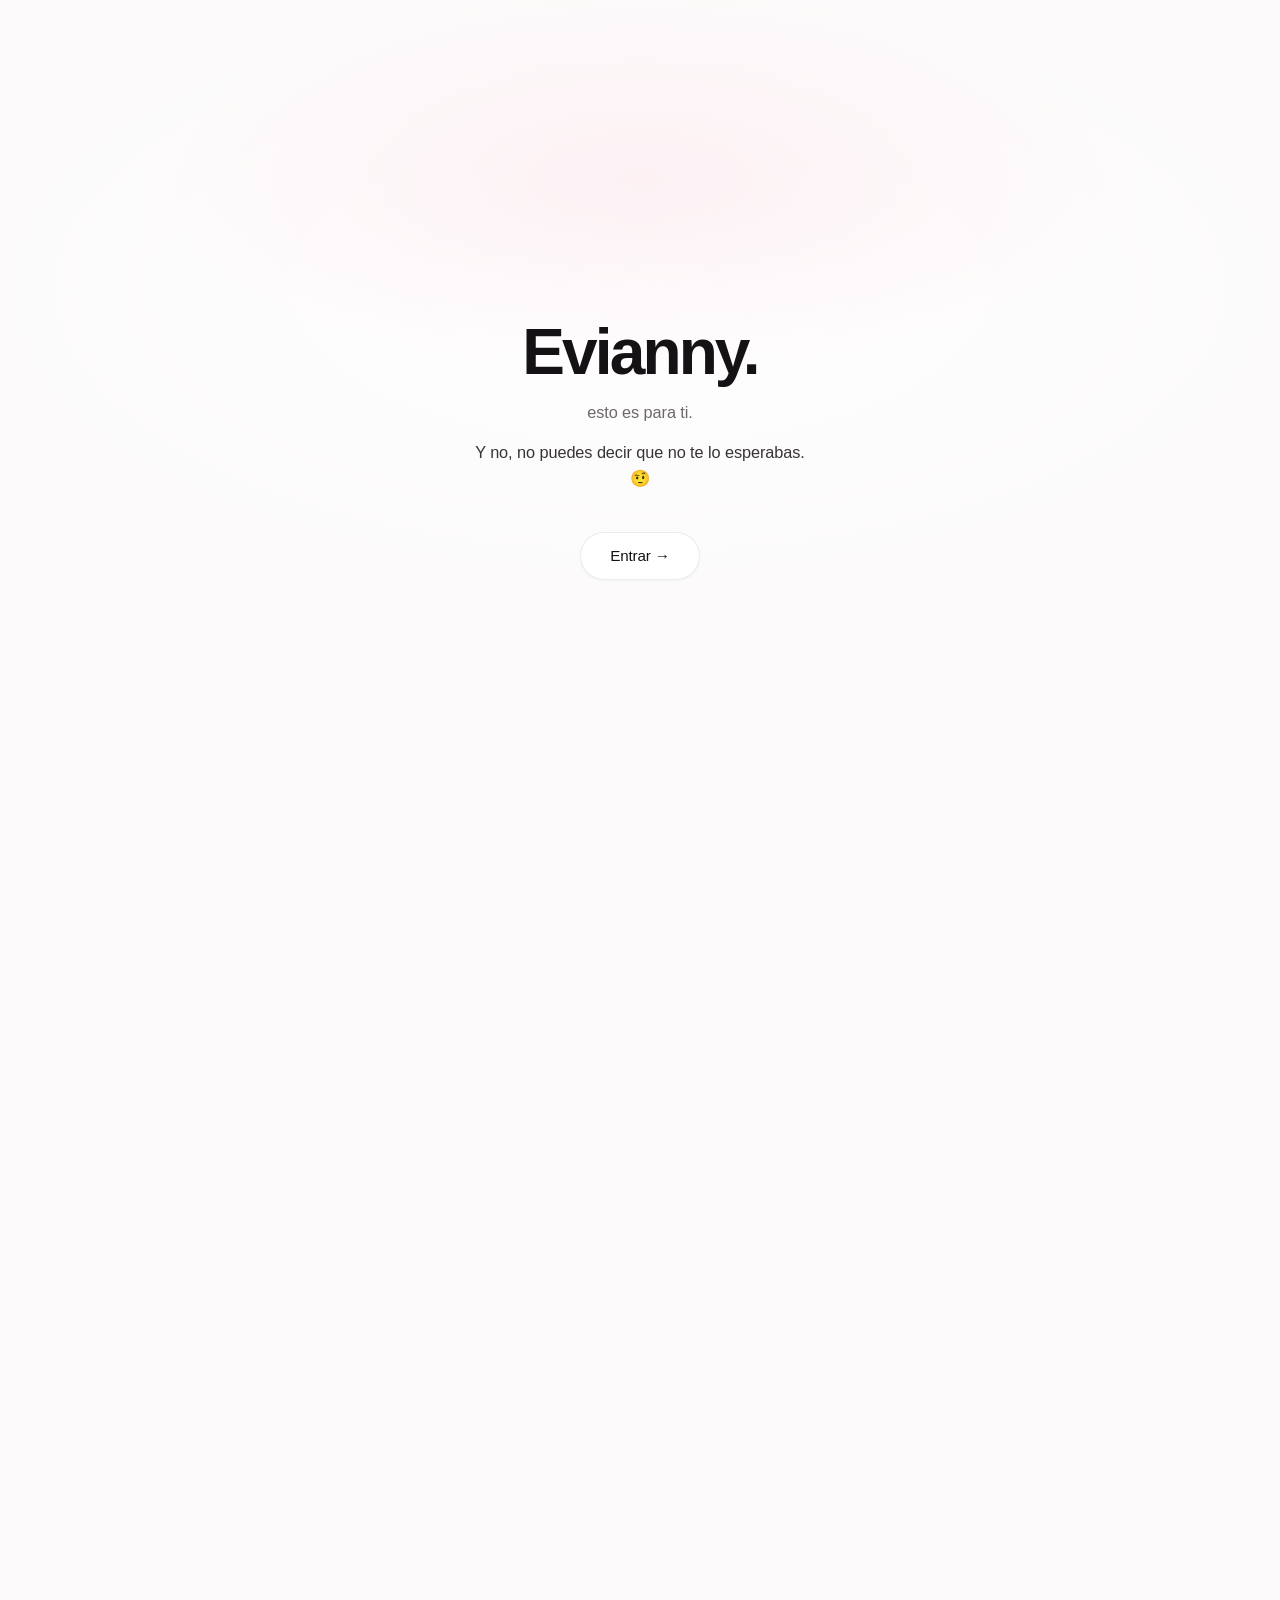
==== commit 2507e2f9: "Evianny: senalizar donde tocar y recortar mas Nunca ha abierto una pagina asi, de modo que las inter" ====
--- a/evianny/index.html
+++ b/evianny/index.html
@@ -19,6 +19,8 @@
   <p class="intro__linea intro__linea--2">Y no, no puedes decir que no te lo esperabas. 🤨</p>
   <button class="btn" id="entrar" type="button">Entrar →</button>
 </section>
+
+<div class="pista-scroll" id="pistaScroll" aria-hidden="true">desliza hacia abajo ↓</div>
 
 <main class="cuerpo" id="cuerpo" aria-hidden="true">
 
@@ -47,7 +49,7 @@
   <section class="seccion" id="s-encantan">
     <p class="eyebrow rev">02 · tú</p>
     <h2 class="titulo rev" style="--i:1">Cosas que me encantan de ti.</h2>
-    <p class="parrafo rev" style="--i:2">Toca cualquiera para ver por qué.</p>
+    <p class="ayuda rev" style="--i:2">👆 Toca cada tarjeta para abrirla.</p>
     <div class="lista-tarjetas" id="encantan"></div>
   </section>
 
@@ -85,7 +87,7 @@
 
         <div class="exe__consola">
           <div class="exe__salida" id="salidaExe" role="status" aria-live="polite"></div>
-          <button class="btn" id="ejecutar" type="button">Ejecutar Evianny.exe</button>
+          <button class="btn" id="ejecutar" type="button">▶ Ejecutar Evianny.exe</button>
         </div>
       </div>
     </div>
@@ -96,6 +98,7 @@
     <p class="eyebrow rev">05 · emergencias</p>
     <h2 class="titulo rev" style="--i:1">Kit de emergencia para Evianny.</h2>
     <p class="parrafo rev" style="--i:2">abrir solamente cuando sea necesario.</p>
+    <p class="ayuda rev" style="--i:3">👆 Toca el que necesites hoy.</p>
     <div class="kit" id="kit"></div>
   </section>
 
--- a/evianny/estilos.css
+++ b/evianny/estilos.css
@@ -61,9 +61,9 @@
   position:relative;
   max-width:var(--col);
   margin:0 auto;
-  padding:clamp(3rem,9vw,4.6rem) 1.5rem;
-}
-.seccion--holgada{padding-block:clamp(4rem,12vw,6rem)}
+  padding:clamp(2.4rem,7vw,3.8rem) 1.5rem;
+}
+.seccion--holgada{padding-block:clamp(3.2rem,9vw,4.8rem)}
 
 .eyebrow{
   font-size:.66rem;font-weight:600;
@@ -212,7 +212,7 @@
 .tarjeta__btn:focus-visible{outline:2px solid var(--acento);outline-offset:-3px;border-radius:18px}
 .tarjeta__txt{flex:1}
 .tarjeta__mas{
-  flex:none;width:22px;height:22px;position:relative;color:var(--tenue);
+  flex:none;width:22px;height:22px;position:relative;color:var(--acento);
   transition:transform .5s var(--resorte), color .4s var(--ease);
 }
 .tarjeta__mas::before,.tarjeta__mas::after{
@@ -234,6 +234,49 @@
   transition:opacity .45s var(--ease) .08s, transform .45s var(--ease) .08s;
 }
 .tarjeta.abierta .tarjeta__interior{opacity:1;transform:none}
+
+/* --------------------------- pistas de "toca aquí" --------------------------- */
+/* Evianny no ha abierto nunca algo así: hay que decírselo, no insinuarlo. */
+
+.pista-toque{
+  flex:none;
+  font-size:.6rem;font-weight:600;letter-spacing:.13em;text-transform:uppercase;
+  color:var(--acento);background:var(--acento-suave);
+  border:1px solid var(--acento-borde);border-radius:99px;
+  padding:.26rem .5rem;white-space:nowrap;
+  transition:opacity .5s var(--ease), transform .5s var(--ease);
+  animation:latirPista 2.4s ease-in-out infinite;
+}
+@keyframes latirPista{0%,100%{opacity:.72}50%{opacity:1}}
+.sin-pistas .pista-toque{opacity:0;transform:scale(.85);pointer-events:none}
+
+.ayuda{
+  display:inline-flex;align-items:center;gap:.45rem;
+  margin-top:.9rem;padding:.5rem .8rem;
+  font-size:.78rem;color:var(--acento);
+  background:var(--acento-suave);border:1px solid var(--acento-borde);
+  border-radius:12px;
+}
+
+.pista-scroll{
+  position:fixed;left:50%;z-index:30;
+  bottom:calc(1.1rem + env(safe-area-inset-bottom));
+  transform:translateX(-50%);
+  font-size:.64rem;letter-spacing:.18em;text-transform:uppercase;text-indent:.18em;
+  color:var(--carbon);background:rgba(255,255,255,.82);
+  -webkit-backdrop-filter:blur(12px) saturate(1.4);
+  backdrop-filter:blur(12px) saturate(1.4);
+  border:1px solid var(--linea);border-radius:99px;
+  padding:.55rem 1rem;box-shadow:var(--sombra-2);
+  opacity:0;pointer-events:none;
+  transition:opacity .6s var(--ease);
+}
+.entrado .pista-scroll{opacity:1;animation:botar 2.3s ease-in-out infinite}
+.entrado .pista-scroll.ida{opacity:0;animation:none}
+@keyframes botar{
+  0%,100%{transform:translateX(-50%) translateY(0)}
+  50%{transform:translateX(-50%) translateY(5px)}
+}
 
 /* --------------------------- 05 timeline --------------------------- */
 
@@ -388,7 +431,7 @@
   border-radius:26px;
   margin:0 auto;max-width:calc(var(--col) + 3rem);
 }
-.oscura .seccion{padding-block:clamp(3.8rem,12vw,5.6rem)}
+.oscura .seccion{padding-block:clamp(3rem,9vw,4.4rem)}
 .oscura__nombre{
   font-size:clamp(1.7rem,7vw,2.2rem);font-weight:600;
   letter-spacing:-.03em;margin-bottom:2.4rem;
@@ -491,6 +534,7 @@
     transition-duration:.01ms !important;transition-delay:0s !important;
   }
   .rev{opacity:1;transform:none}
+  .pista-scroll{transform:translateX(-50%)}
   .intro__nombre,.intro__linea,.intro .btn{opacity:1;filter:none;transform:none}
   .linea-tiempo::before{transform:scaleY(1)}
   .hito::before{transform:scale(1);opacity:1}
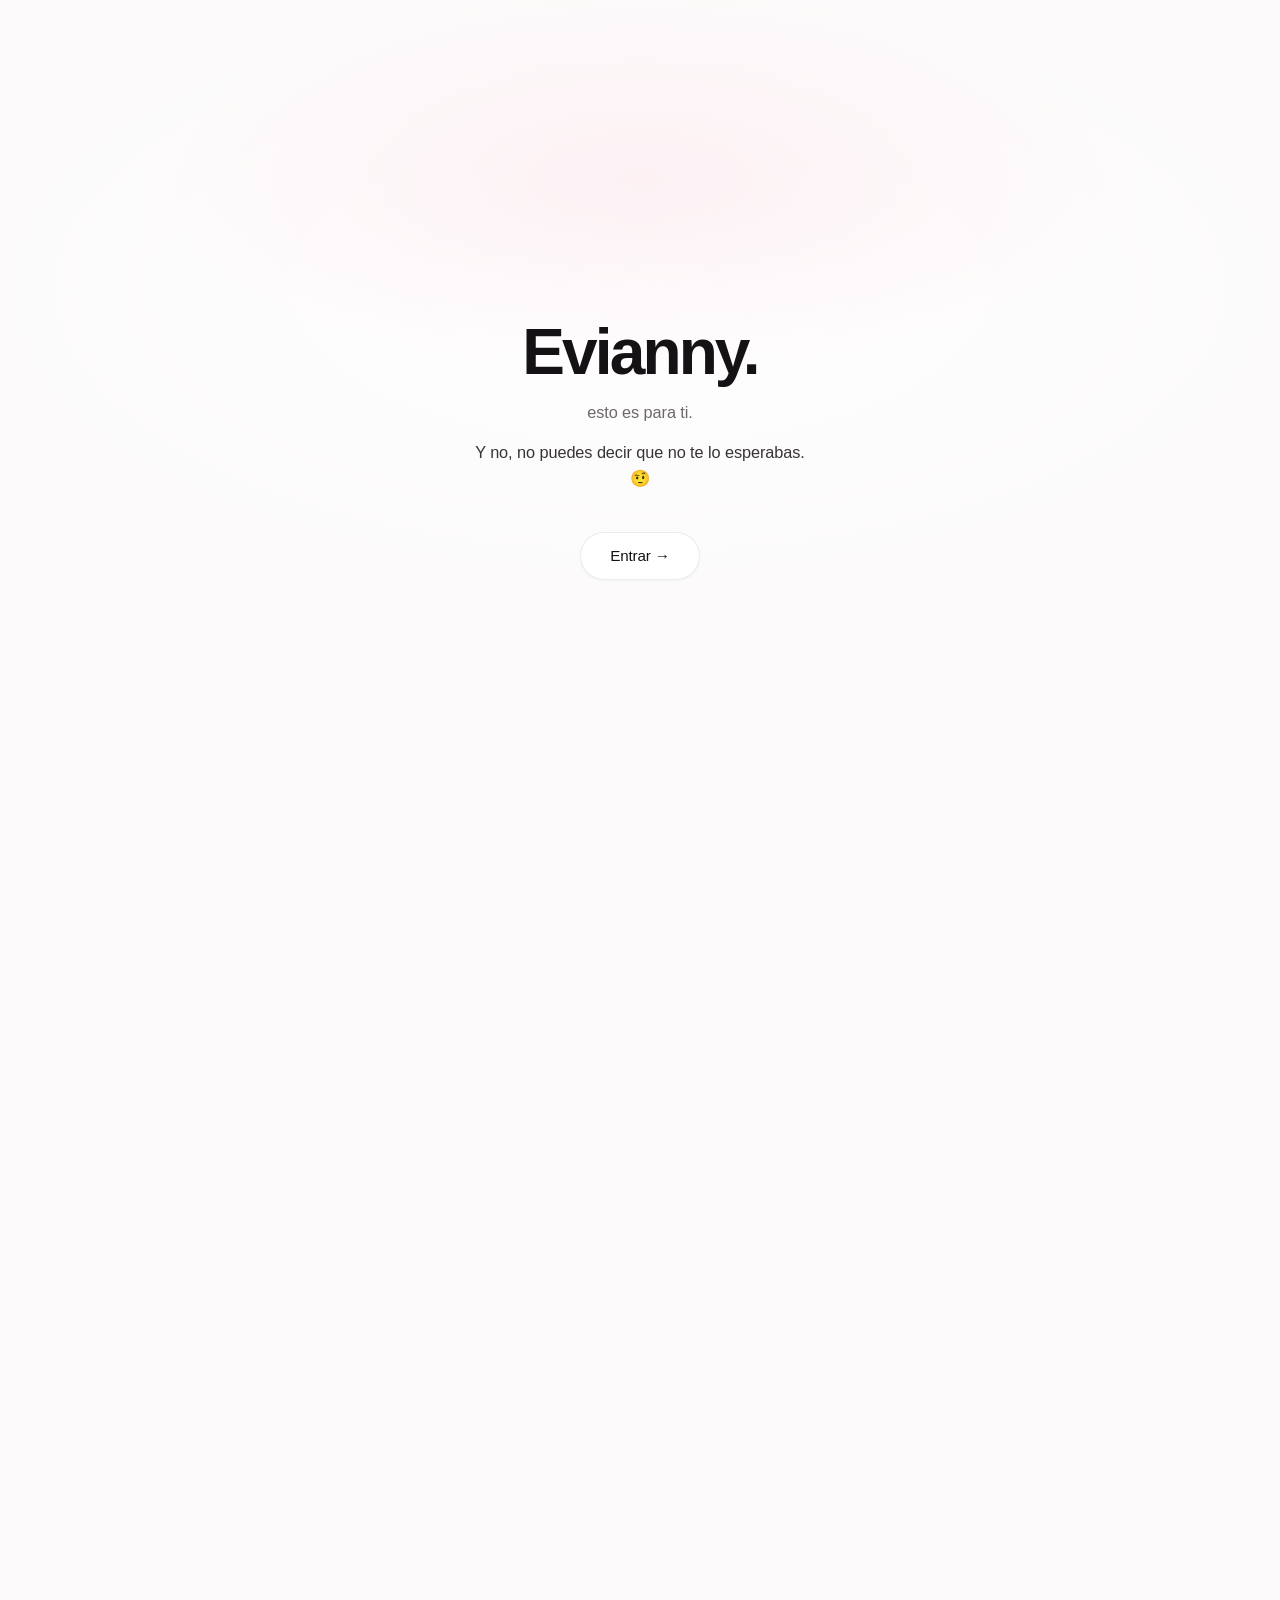
==== commit 4f17281d: "Evianny: pistas con un solo lenguaje visual y progreso vertical - Quitado el aviso flotante "desliza" ====
--- a/evianny/index.html
+++ b/evianny/index.html
@@ -10,7 +10,7 @@
 </head>
 <body>
 
-<div class="progreso" id="progreso" aria-hidden="true"></div>
+<div class="progreso" aria-hidden="true"><span class="progreso__hilo" id="progresoHilo"></span></div>
 
 <!-- ============ 01 · INTRO ============ -->
 <section class="intro" id="intro">
@@ -19,8 +19,6 @@
   <p class="intro__linea intro__linea--2">Y no, no puedes decir que no te lo esperabas. 🤨</p>
   <button class="btn" id="entrar" type="button">Entrar →</button>
 </section>
-
-<div class="pista-scroll" id="pistaScroll" aria-hidden="true">desliza hacia abajo ↓</div>
 
 <main class="cuerpo" id="cuerpo" aria-hidden="true">
 
@@ -49,7 +47,7 @@
   <section class="seccion" id="s-encantan">
     <p class="eyebrow rev">02 · tú</p>
     <h2 class="titulo rev" style="--i:1">Cosas que me encantan de ti.</h2>
-    <p class="ayuda rev" style="--i:2">👆 Toca cada tarjeta para abrirla.</p>
+    <p class="ayuda rev" style="--i:2">Toca para abrir</p>
     <div class="lista-tarjetas" id="encantan"></div>
   </section>
 
@@ -98,7 +96,7 @@
     <p class="eyebrow rev">05 · emergencias</p>
     <h2 class="titulo rev" style="--i:1">Kit de emergencia para Evianny.</h2>
     <p class="parrafo rev" style="--i:2">abrir solamente cuando sea necesario.</p>
-    <p class="ayuda rev" style="--i:3">👆 Toca el que necesites hoy.</p>
+    <p class="ayuda rev" style="--i:3">Toca el que necesites</p>
     <div class="kit" id="kit"></div>
   </section>
 
--- a/evianny/estilos.css
+++ b/evianny/estilos.css
@@ -124,13 +124,21 @@
 
 /* --------------------------- barra de progreso --------------------------- */
 
+/* hilo vertical: se llena hacia abajo, que es como se avanza */
 .progreso{
-  position:fixed;top:0;left:0;right:0;height:2px;z-index:40;
+  position:fixed;z-index:30;
+  right:max(.55rem, env(safe-area-inset-right));
+  top:50%;transform:translateY(-50%);
+  width:3px;height:26vh;border-radius:99px;
+  background:var(--gris-2);
+  opacity:0;transition:opacity .6s var(--ease);
+}
+.entrado .progreso{opacity:.85}
+.progreso__hilo{
+  display:block;width:100%;height:100%;border-radius:99px;
   background:var(--acento);
-  transform:scaleX(0);transform-origin:0 50%;
-  opacity:0;transition:opacity .5s var(--ease);
-}
-.entrado .progreso{opacity:.75}
+  transform:scaleY(0);transform-origin:50% 0;
+}
 
 /* --------------------------- 01 intro --------------------------- */
 
@@ -251,31 +259,11 @@
 .sin-pistas .pista-toque{opacity:0;transform:scale(.85);pointer-events:none}
 
 .ayuda{
-  display:inline-flex;align-items:center;gap:.45rem;
-  margin-top:.9rem;padding:.5rem .8rem;
-  font-size:.78rem;color:var(--acento);
-  background:var(--acento-suave);border:1px solid var(--acento-borde);
-  border-radius:12px;
-}
-
-.pista-scroll{
-  position:fixed;left:50%;z-index:30;
-  bottom:calc(1.1rem + env(safe-area-inset-bottom));
-  transform:translateX(-50%);
-  font-size:.64rem;letter-spacing:.18em;text-transform:uppercase;text-indent:.18em;
-  color:var(--carbon);background:rgba(255,255,255,.82);
-  -webkit-backdrop-filter:blur(12px) saturate(1.4);
-  backdrop-filter:blur(12px) saturate(1.4);
-  border:1px solid var(--linea);border-radius:99px;
-  padding:.55rem 1rem;box-shadow:var(--sombra-2);
-  opacity:0;pointer-events:none;
-  transition:opacity .6s var(--ease);
-}
-.entrado .pista-scroll{opacity:1;animation:botar 2.3s ease-in-out infinite}
-.entrado .pista-scroll.ida{opacity:0;animation:none}
-@keyframes botar{
-  0%,100%{transform:translateX(-50%) translateY(0)}
-  50%{transform:translateX(-50%) translateY(5px)}
+  display:inline-block;margin-top:1rem;
+  font-size:.62rem;font-weight:600;letter-spacing:.13em;text-transform:uppercase;
+  color:var(--acento);background:var(--acento-suave);
+  border:1px solid var(--acento-borde);border-radius:99px;
+  padding:.42rem .82rem;
 }
 
 /* --------------------------- 05 timeline --------------------------- */
@@ -534,7 +522,6 @@
     transition-duration:.01ms !important;transition-delay:0s !important;
   }
   .rev{opacity:1;transform:none}
-  .pista-scroll{transform:translateX(-50%)}
   .intro__nombre,.intro__linea,.intro .btn{opacity:1;filter:none;transform:none}
   .linea-tiempo::before{transform:scaleY(1)}
   .hito::before{transform:scale(1);opacity:1}
